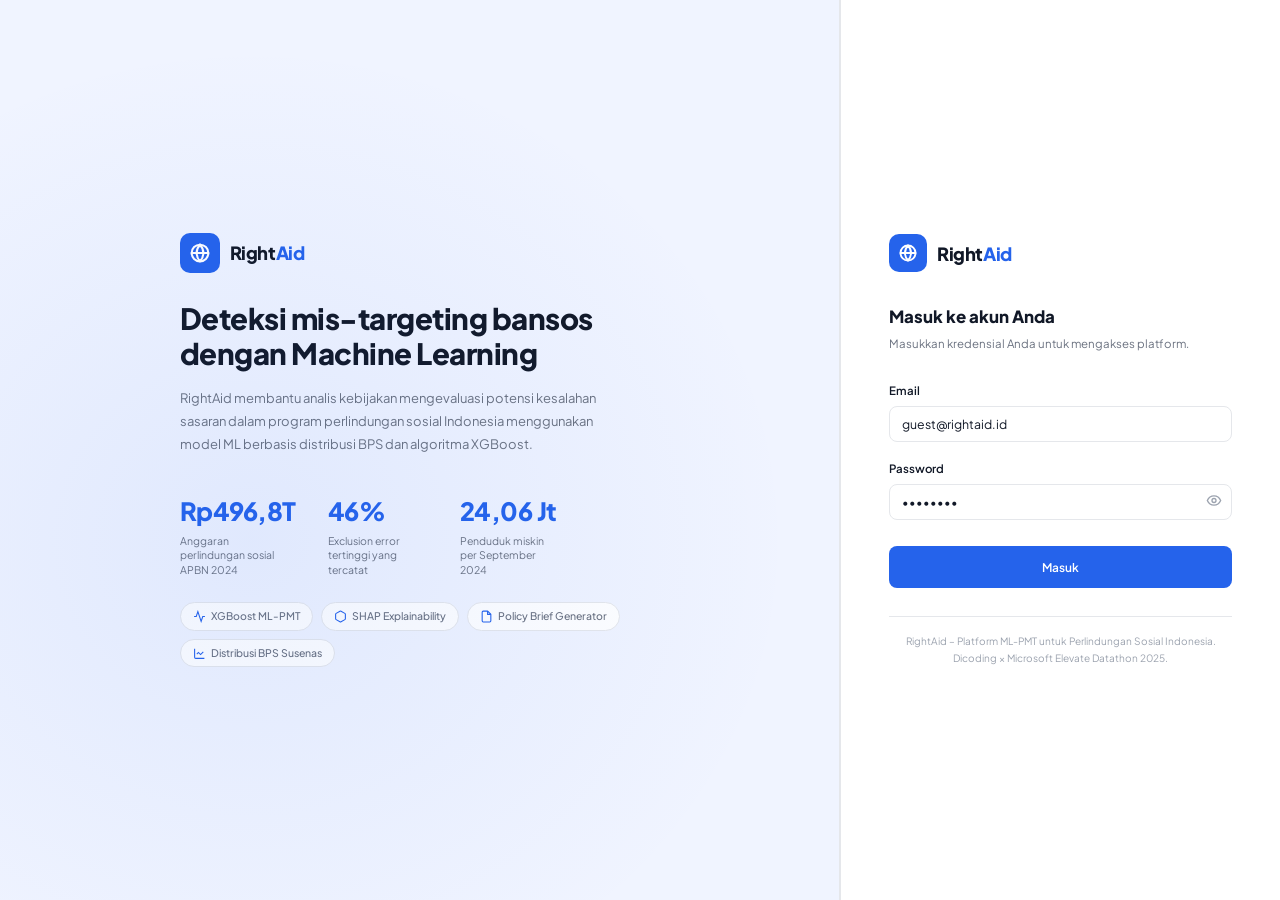
==== index.html @ ff6e8d4a "initial commit - prototype" ====
<!DOCTYPE html>
<html lang="id">
<head>
  <meta charset="UTF-8" />
  <meta name="viewport" content="width=device-width, initial-scale=1.0" />
  <title>RightAid - Login</title>
  <meta name="description" content="RightAid: Platform ML untuk deteksi mis-targeting bantuan sosial Indonesia berbasis data BPS." />
  <link rel="icon" href="favicon.svg" type="image/svg+xml" />
  <link rel="stylesheet" href="css/style.css" />
  <style>
    .login-left-bg {
      position: relative;
      background: #F0F4FF;
      border-right: 1px solid var(--border);
      overflow: hidden;
    }
    .login-left-bg::before {
      content: '';
      position: absolute; inset: 0;
      background: radial-gradient(ellipse at 30% 60%, rgba(37,99,235,.08) 0%, transparent 65%);
    }
    .stat-row { display: flex; gap: 32px; margin-top: 36px; flex-wrap: wrap; }
    .stat-item .val { font-size: 1.8rem; font-weight: 800; color: var(--accent); letter-spacing: -.5px; }
    .stat-item .lbl { font-size: .75rem; color: var(--text-2); margin-top: 2px; max-width: 100px; line-height: 1.4; }
    .chip-row { display: flex; gap: 8px; flex-wrap: wrap; margin-top: 24px; }
    .chip { padding: 5px 12px; border-radius: 20px; border: 1px solid var(--border); font-size: .75rem; font-weight: 500; color: var(--text-2); background: var(--surface); display: flex; align-items: center; gap: 5px; }
    .chip svg { width: 13px; height: 13px; color: var(--accent); }
    .error-msg { font-size: .78rem; color: var(--danger); margin-top: 4px; display: none; }
    .error-msg.show { display: block; }
    .form-control-eye { position: relative; }
    .form-control-eye input { padding-right: 38px; }
    .eye-btn { position: absolute; right: 10px; top: 50%; transform: translateY(-50%); background: none; color: var(--text-3); }
    .eye-btn svg { width: 16px; height: 16px; }
  </style>
</head>
<body>
  <div class="login-shell">
    <!-- Left hero -->
    <div class="login-left login-left-bg">
      <div class="login-hero">
        <div style="display:flex;align-items:center;gap:10px;margin-bottom:28px;">
          <div style="width:40px;height:40px;border-radius:10px;background:var(--accent);display:flex;align-items:center;justify-content:center;">
            <svg xmlns="http://www.w3.org/2000/svg" width="20" height="20" viewBox="0 0 24 24" fill="none" stroke="#fff" stroke-width="2.5" stroke-linecap="round" stroke-linejoin="round"><circle cx="12" cy="12" r="10"/><path d="M12 2a14.5 14.5 0 0 0 0 20 14.5 14.5 0 0 0 0-20"/><path d="M2 12h20"/></svg>
          </div>
          <span style="font-size:1.3rem;font-weight:800;letter-spacing:-.4px;">Right<span style="color:var(--accent)">Aid</span></span>
        </div>
        <h1 style="font-size:2.1rem;font-weight:800;line-height:1.2;letter-spacing:-.5px;margin-bottom:16px;">
          Deteksi mis-targeting bansos<br>dengan Machine Learning
        </h1>
        <p style="font-size:.93rem;color:var(--text-2);line-height:1.75;max-width:440px;">
          RightAid membantu analis kebijakan mengevaluasi potensi kesalahan sasaran dalam program perlindungan sosial Indonesia menggunakan model ML berbasis distribusi BPS dan algoritma XGBoost.
        </p>

        <div class="stat-row">
          <div class="stat-item"><div class="val">Rp496,8T</div><div class="lbl">Anggaran perlindungan sosial APBN 2024</div></div>
          <div class="stat-item"><div class="val">46%</div><div class="lbl">Exclusion error tertinggi yang tercatat</div></div>
          <div class="stat-item"><div class="val">24,06 Jt</div><div class="lbl">Penduduk miskin per September 2024</div></div>
        </div>

        <div class="chip-row">
          <div class="chip">
            <svg xmlns="http://www.w3.org/2000/svg" viewBox="0 0 24 24" fill="none" stroke="currentColor" stroke-width="2"><polyline points="22 12 18 12 15 21 9 3 6 12 2 12"/></svg>
            XGBoost ML-PMT
          </div>
          <div class="chip">
            <svg xmlns="http://www.w3.org/2000/svg" viewBox="0 0 24 24" fill="none" stroke="currentColor" stroke-width="2"><path d="M21 16V8a2 2 0 0 0-1-1.73l-7-4a2 2 0 0 0-2 0l-7 4A2 2 0 0 0 3 8v8a2 2 0 0 0 1 1.73l7 4a2 2 0 0 0 2 0l7-4A2 2 0 0 0 21 16z"/></svg>
            SHAP Explainability
          </div>
          <div class="chip">
            <svg xmlns="http://www.w3.org/2000/svg" viewBox="0 0 24 24" fill="none" stroke="currentColor" stroke-width="2"><path d="M14 2H6a2 2 0 0 0-2 2v16a2 2 0 0 0 2 2h12a2 2 0 0 0 2-2V8z"/><polyline points="14 2 14 8 20 8"/></svg>
            Policy Brief Generator
          </div>
          <div class="chip">
            <svg xmlns="http://www.w3.org/2000/svg" viewBox="0 0 24 24" fill="none" stroke="currentColor" stroke-width="2"><path d="M3 3v16a2 2 0 0 0 2 2h16"/><path d="m19 9-5 5-4-4-3 3"/></svg>
            Distribusi BPS Susenas
          </div>
        </div>
      </div>
    </div>

    <!-- Right login form -->
    <div class="login-right">
      <div class="login-form-wrap">
        <div class="login-logo">
          <div class="mark">
            <svg xmlns="http://www.w3.org/2000/svg" width="18" height="18" viewBox="0 0 24 24" fill="none" stroke="#fff" stroke-width="2.5" stroke-linecap="round" stroke-linejoin="round"><circle cx="12" cy="12" r="10"/><path d="M12 2a14.5 14.5 0 0 0 0 20 14.5 14.5 0 0 0 0-20"/><path d="M2 12h20"/></svg>
          </div>
          <div class="name">Right<span>Aid</span></div>
        </div>

        <h2 style="font-size:1.2rem;font-weight:800;margin-bottom:4px;">Masuk ke akun Anda</h2>
        <p style="font-size:.82rem;color:var(--text-2);margin-bottom:28px;">Masukkan kredensial Anda untuk mengakses platform.</p>

        <form id="login-form" onsubmit="handleLogin(event)">
          <div class="form-group">
            <label class="form-label" for="email">Email</label>
            <input id="email" class="form-control" type="email" placeholder="nama@instansi.go.id" value="guest@rightaid.id" autocomplete="email" required />
          </div>
          <div class="form-group">
            <label class="form-label" for="password">Password</label>
            <div class="form-control-eye">
              <input id="password" class="form-control" type="password" placeholder="Masukkan password" value="guest123" required />
              <button type="button" class="eye-btn" onclick="togglePwd()" aria-label="Toggle password">
                <svg id="eye-icon" xmlns="http://www.w3.org/2000/svg" viewBox="0 0 24 24" fill="none" stroke="currentColor" stroke-width="2"><path d="M2 12s3-7 10-7 10 7 10 7-3 7-10 7-10-7-10-7Z"/><circle cx="12" cy="12" r="3"/></svg>
              </button>
            </div>
            <div class="error-msg" id="error-msg">Email atau password salah.</div>
          </div>

          <button type="submit" id="login-btn" class="btn btn-primary w-full" style="justify-content:center;height:42px;margin-top:8px;">
            <span id="btn-text">Masuk</span>
            <span id="btn-spinner" class="spinner" style="display:none;width:16px;height:16px;border-color:rgba(255,255,255,.3);border-top-color:#fff;"></span>
          </button>
        </form>

        <div class="divider" style="margin-top:28px;"></div>
        <p style="font-size:.72rem;color:var(--text-3);text-align:center;line-height:1.6;">
          RightAid &ndash; Platform ML-PMT untuk Perlindungan Sosial Indonesia.<br>Dicoding &times; Microsoft Elevate Datathon 2025.
        </p>
      </div>
    </div>
  </div>

  <div id="toast-container"></div>
  <script src="js/data.js?v=2"></script>
  <script src="js/app.js?v=2"></script>
  <script>
    function togglePwd() {
      const inp = document.getElementById("password");
      inp.type = inp.type === "password" ? "text" : "password";
    }

    async function handleLogin(e) {
      e.preventDefault();
      const email = document.getElementById("email").value.trim();
      const pwd = document.getElementById("password").value;
      const err = document.getElementById("error-msg");
      const btn = document.getElementById("login-btn");
      const spinner = document.getElementById("btn-spinner");
      const btnText = document.getElementById("btn-text");

      err.classList.remove("show");

      // Show loading
      btn.disabled = true;
      btnText.textContent = "Memproses...";
      spinner.style.display = "block";

      await App.sleep(900);

      // Validate credentials
      const validEmails = ["guest@rightaid.id", "analis@kemensos.go.id"];
      if (!validEmails.includes(email) || pwd !== "guest123") {
        err.classList.add("show");
        btn.disabled = false;
        btnText.textContent = "Masuk";
        spinner.style.display = "none";
        return;
      }

      // Set session
      const nameMap = { "guest@rightaid.id": "Analis Kebijakan", "analis@kemensos.go.id": "Dr. Ratna Dewi" };
      App.SESSION.user = { name: nameMap[email] || "Analis Kebijakan", role: "Kemensos RI", email };
      App.saveSession();

      App.showToast("Login berhasil. Selamat datang!", "success");
      await App.sleep(600);
      App.goTo("dashboard.html");
    }
  </script>
</body>
</html>
---- css/style.css ----
@import url('https://fonts.googleapis.com/css2?family=Plus+Jakarta+Sans:wght@300;400;500;600;700;800&display=swap');

*, *::before, *::after { box-sizing: border-box; margin: 0; padding: 0; }

:root {
  --bg: #F7F8FA;
  --surface: #FFFFFF;
  --surface-2: #F0F2F5;
  --border: #E5E7EB;
  --text: #111827;
  --text-2: #6B7280;
  --text-3: #9CA3AF;
  --accent: #2563EB;
  --accent-light: #EFF6FF;
  --accent-hover: #1D4ED8;
  --success: #16A34A;
  --success-light: #F0FDF4;
  --warning: #D97706;
  --warning-light: #FFFBEB;
  --danger: #DC2626;
  --danger-light: #FEF2F2;
  --radius: 10px;
  --radius-lg: 14px;
  --shadow: 0 1px 3px rgba(0,0,0,.08), 0 1px 2px rgba(0,0,0,.04);
  --shadow-md: 0 4px 12px rgba(0,0,0,.08);
  --shadow-lg: 0 8px 24px rgba(0,0,0,.10);
  --sidebar-w: 240px;
  --transition: 150ms ease;
}

html { font-size: 14px; }
body { font-family: 'Plus Jakarta Sans', sans-serif; background: var(--bg); color: var(--text); line-height: 1.6; -webkit-font-smoothing: antialiased; }
a { color: inherit; text-decoration: none; }
button { font-family: inherit; cursor: pointer; border: none; outline: none; }
input, select, textarea { font-family: inherit; }
ul { list-style: none; }

/* ─── Layout ─────────────────────────────── */
.app-shell { display: flex; min-height: 100vh; }

/* ─── Sidebar ─────────────────────────────── */
.sidebar {
  width: var(--sidebar-w); flex-shrink: 0;
  background: var(--surface); border-right: 1px solid var(--border);
  display: flex; flex-direction: column;
  position: fixed; top: 0; left: 0; height: 100vh; z-index: 100;
  transition: transform var(--transition);
}
.sidebar-logo {
  padding: 22px 20px 18px;
  border-bottom: 1px solid var(--border);
  display: flex; align-items: center; gap: 10px;
}
.sidebar-logo .logo-mark {
  width: 32px; height: 32px; border-radius: 8px;
  background: var(--accent); display: flex; align-items: center; justify-content: center;
}
.sidebar-logo .logo-mark svg { color: #fff; }
.sidebar-logo .brand { font-weight: 700; font-size: 1.1rem; letter-spacing: -.3px; }
.sidebar-logo .brand span { color: var(--accent); }

.sidebar-nav { flex: 1; padding: 12px 10px; overflow-y: auto; }
.nav-section-label {
  font-size: .7rem; font-weight: 600; color: var(--text-3);
  text-transform: uppercase; letter-spacing: .06em;
  padding: 8px 10px 4px;
}
.nav-item {
  display: flex; align-items: center; gap: 10px;
  padding: 9px 10px; border-radius: var(--radius);
  color: var(--text-2); font-weight: 500; font-size: .93rem;
  transition: background var(--transition), color var(--transition);
  cursor: pointer; margin-bottom: 2px;
}
.nav-item svg { flex-shrink: 0; width: 17px; height: 17px; }
.nav-item:hover { background: var(--bg); color: var(--text); }
.nav-item.active { background: var(--accent-light); color: var(--accent); }

.sidebar-footer {
  padding: 14px 16px; border-top: 1px solid var(--border);
  display: flex; align-items: center; gap: 10px;
}
.avatar { width: 32px; height: 32px; border-radius: 50%; background: var(--accent-light); display: flex; align-items: center; justify-content: center; flex-shrink: 0; }
.avatar span { font-size: .75rem; font-weight: 700; color: var(--accent); }
.user-info { flex: 1; min-width: 0; }
.user-name { font-weight: 600; font-size: .82rem; white-space: nowrap; overflow: hidden; text-overflow: ellipsis; }
.user-role { font-size: .72rem; color: var(--text-3); }

/* ─── Main content ─────────────────────────── */
.main-content { margin-left: var(--sidebar-w); flex: 1; min-width: 0; }

/* ─── Topbar ─────────────────────────────── */
.topbar {
  background: var(--surface); border-bottom: 1px solid var(--border);
  padding: 0 28px; height: 60px;
  display: flex; align-items: center; justify-content: space-between;
  position: sticky; top: 0; z-index: 90;
}
.topbar-title { font-weight: 700; font-size: 1.05rem; }
.topbar-actions { display: flex; align-items: center; gap: 10px; }
.mobile-menu-btn { display: none; background: transparent; border: none; color: var(--text); padding: 4px; border-radius: 4px; cursor: pointer; }
.mobile-menu-btn:hover { background: var(--surface-2); }

/* ─── Page body ─────────────────────────────── */
.page-body { padding: 28px; max-width: 1280px; }

/* ─── Cards ─────────────────────────────── */
.card {
  background: var(--surface); border-radius: var(--radius-lg);
  border: 1px solid var(--border); box-shadow: var(--shadow);
}
.card-header {
  padding: 18px 20px 0; display: flex; align-items: center; justify-content: space-between;
}
.card-title { font-weight: 700; font-size: 1rem; }
.card-subtitle { font-size: .8rem; color: var(--text-2); margin-top: 2px; }
.card-body { padding: 20px; }

/* ─── Stat cards ─────────────────────────── */
.stat-grid { display: grid; grid-template-columns: repeat(4, 1fr); gap: 16px; margin-bottom: 24px; }
.stat-card {
  background: var(--surface); border-radius: var(--radius-lg);
  border: 1px solid var(--border); padding: 20px;
}
.stat-card .stat-label { font-size: .78rem; color: var(--text-2); font-weight: 500; margin-bottom: 8px; display: flex; align-items: center; gap: 6px; }
.stat-card .stat-value { font-size: 1.8rem; font-weight: 800; letter-spacing: -.5px; line-height: 1; }
.stat-card .stat-delta { font-size: .75rem; margin-top: 6px; display: flex; align-items: center; gap: 4px; }
.stat-card .stat-delta.up { color: var(--success); }
.stat-card .stat-delta.down { color: var(--danger); }

/* ─── Buttons ─────────────────────────────── */
.btn {
  display: inline-flex; align-items: center; gap: 7px;
  padding: 8px 16px; border-radius: 8px;
  font-size: .85rem; font-weight: 600;
  transition: background var(--transition), box-shadow var(--transition);
}
.btn-primary { background: var(--accent); color: #fff; }
.btn-primary:hover { background: var(--accent-hover); box-shadow: 0 2px 8px rgba(37,99,235,.3); }
.btn-secondary { background: var(--surface-2); color: var(--text); }
.btn-secondary:hover { background: var(--border); }
.btn-outline { background: transparent; color: var(--accent); border: 1px solid var(--accent); }
.btn-outline:hover { background: var(--accent-light); }
.btn-danger { background: var(--danger); color: #fff; }
.btn-sm { padding: 6px 12px; font-size: .78rem; }
.btn-lg { padding: 11px 22px; font-size: .95rem; }
.btn svg { width: 15px; height: 15px; }

/* ─── Badges ─────────────────────────────── */
.badge {
  display: inline-flex; align-items: center; gap: 5px;
  padding: 3px 9px; border-radius: 20px; font-size: .72rem; font-weight: 600;
}
.badge-blue { background: var(--accent-light); color: var(--accent); }
.badge-green { background: var(--success-light); color: var(--success); }
.badge-yellow { background: var(--warning-light); color: var(--warning); }
.badge-red { background: var(--danger-light); color: var(--danger); }
.badge-gray { background: var(--surface-2); color: var(--text-2); }

/* ─── Form elements ─────────────────────────── */
.form-group { margin-bottom: 18px; }
.form-label { font-size: .82rem; font-weight: 600; display: block; margin-bottom: 6px; color: var(--text); }
.form-hint { font-size: .73rem; color: var(--text-3); margin-top: 4px; }
.form-control {
  width: 100%; padding: 9px 12px; font-size: .88rem;
  border: 1px solid var(--border); border-radius: 8px;
  background: var(--surface); color: var(--text);
  transition: border-color var(--transition);
}
.form-control:focus { outline: none; border-color: var(--accent); box-shadow: 0 0 0 3px rgba(37,99,235,.08); }
select.form-control { appearance: none; background-image: url("data:image/svg+xml,%3Csvg xmlns='http://www.w3.org/2000/svg' width='12' height='12' viewBox='0 0 24 24' fill='none' stroke='%236B7280' stroke-width='2'%3E%3Cpath d='m6 9 6 6 6-6'/%3E%3C/svg%3E"); background-repeat: no-repeat; background-position: right 10px center; padding-right: 32px; }

/* ─── Range slider ─────────────────────────── */
.slider-wrap { display: flex; align-items: center; gap: 12px; }
input[type=range] { flex: 1; height: 4px; accent-color: var(--accent); cursor: pointer; }
.slider-val { font-size: .85rem; font-weight: 700; color: var(--accent); min-width: 36px; }

/* ─── Table ─────────────────────────────── */
.table-wrap { overflow-x: auto; }
table { width: 100%; border-collapse: collapse; font-size: .82rem; }
thead th { font-weight: 600; color: var(--text-2); text-align: left; padding: 10px 14px; border-bottom: 1px solid var(--border); white-space: nowrap; font-size: .75rem; text-transform: uppercase; letter-spacing: .04em; }
tbody td { padding: 10px 14px; border-bottom: 1px solid var(--border); vertical-align: middle; }
tbody tr:last-child td { border-bottom: none; }
tbody tr:hover { background: var(--bg); }

/* ─── Tabs ─────────────────────────────── */
.tabs { display: flex; gap: 2px; background: var(--surface-2); border-radius: 9px; padding: 3px; }
.tab-btn {
  flex: 1; padding: 7px 14px; border-radius: 7px;
  font-size: .82rem; font-weight: 600; color: var(--text-2);
  background: transparent; transition: background var(--transition), color var(--transition);
}
.tab-btn.active { background: var(--surface); color: var(--text); box-shadow: var(--shadow); }
.tab-content { display: none; }
.tab-content.active { display: block; }

/* ─── Progress bar ─────────────────────────── */
.progress-bar { height: 6px; background: var(--surface-2); border-radius: 3px; overflow: hidden; }
.progress-fill { height: 100%; border-radius: 3px; background: var(--accent); transition: width .6s ease; }
.progress-fill.green { background: var(--success); }
.progress-fill.red { background: var(--danger); }
.progress-fill.yellow { background: var(--warning); }

/* ─── Alert / notice ─────────────────────────── */
.notice {
  padding: 12px 16px; border-radius: var(--radius); font-size: .82rem;
  display: flex; align-items: flex-start; gap: 10px;
}
.notice.blue { background: var(--accent-light); color: var(--accent); border: 1px solid #BFDBFE; }
.notice.green { background: var(--success-light); color: var(--success); border: 1px solid #BBF7D0; }
.notice.yellow { background: var(--warning-light); color: var(--warning); border: 1px solid #FDE68A; }

/* ─── Scenario cards ─────────────────────────── */
.scenario-grid { display: grid; grid-template-columns: repeat(3, 1fr); gap: 12px; }
.scenario-card {
  border: 2px solid var(--border); border-radius: var(--radius-lg);
  padding: 16px; cursor: pointer;
  transition: border-color var(--transition), background var(--transition);
}
.scenario-card:hover { border-color: var(--accent); background: var(--accent-light); }
.scenario-card.selected { border-color: var(--accent); background: var(--accent-light); }
.scenario-icon { width: 36px; height: 36px; border-radius: 8px; display: flex; align-items: center; justify-content: center; margin-bottom: 10px; }
.scenario-icon.blue { background: var(--accent-light); color: var(--accent); }
.scenario-icon.yellow { background: var(--warning-light); color: var(--warning); }
.scenario-icon.red { background: var(--danger-light); color: var(--danger); }
.scenario-title { font-weight: 700; font-size: .88rem; margin-bottom: 4px; }
.scenario-desc { font-size: .75rem; color: var(--text-2); line-height: 1.5; }

/* ─── Province map ─────────────────────────── */
#map-container { height: 320px; border-radius: var(--radius); overflow: hidden; background: var(--surface-2); }

/* ─── SHAP bar ─────────────────────────── */
.shap-row { display: flex; align-items: center; gap: 10px; margin-bottom: 8px; }
.shap-label { font-size: .78rem; width: 200px; flex-shrink: 0; color: var(--text-2); text-align: right; white-space: nowrap; overflow: hidden; text-overflow: ellipsis; }
.shap-bar-wrap { flex: 1; height: 20px; position: relative; display: flex; align-items: center; }
.shap-bar-center { position: absolute; left: 50%; width: 1px; height: 100%; background: var(--border); }
.shap-bar-fill { position: absolute; height: 14px; border-radius: 2px; }
.shap-bar-fill.pos { background: #2563EB; left: 50%; }
.shap-bar-fill.neg { background: #DC2626; right: 50%; }
.shap-val { font-size: .75rem; font-weight: 700; width: 48px; flex-shrink: 0; }
.shap-val.pos { color: var(--accent); }
.shap-val.neg { color: var(--danger); }

/* ─── Confusion matrix ─────────────────────────── */
.cm-grid { display: grid; grid-template-columns: 1fr 1fr; gap: 4px; max-width: 280px; }
.cm-cell {
  padding: 14px; text-align: center; border-radius: 6px; font-weight: 700;
}
.cm-tp { background: #DCFCE7; color: #15803D; }
.cm-fp { background: #FEE2E2; color: #B91C1C; }
.cm-fn { background: #FEF9C3; color: #92400E; }
.cm-tn { background: #DBEAFE; color: #1E40AF; }
.cm-label { font-size: .7rem; font-weight: 500; text-align: center; margin-top: 4px; }

/* ─── Loading spinner ─────────────────────────── */
.spinner { width: 20px; height: 20px; border: 2.5px solid var(--border); border-top-color: var(--accent); border-radius: 50%; animation: spin .6s linear infinite; }
@keyframes spin { to { transform: rotate(360deg); } }

/* ─── Login page ─────────────────────────── */
.login-shell {
  min-height: 100vh; display: flex; align-items: stretch; background: var(--bg);
}
.login-left {
  flex: 1; display: flex; align-items: center; justify-content: center; padding: 48px;
}
.login-right {
  width: 440px; flex-shrink: 0;
  background: var(--surface); border-left: 1px solid var(--border);
  display: flex; align-items: center; justify-content: center; padding: 48px;
}
.login-form-wrap { width: 100%; }
.login-logo { display: flex; align-items: center; gap: 10px; margin-bottom: 32px; }
.login-logo .mark { width: 38px; height: 38px; border-radius: 10px; background: var(--accent); display: flex; align-items: center; justify-content: center; }
.login-logo .mark svg { color: #fff; }
.login-logo .name { font-size: 1.3rem; font-weight: 800; letter-spacing: -.4px; }
.login-logo .name span { color: var(--accent); }

.login-hero { max-width: 480px; }
.login-hero h1 { font-size: 2.2rem; font-weight: 800; line-height: 1.2; letter-spacing: -.5px; margin-bottom: 18px; }
.login-hero p { font-size: .95rem; color: var(--text-2); line-height: 1.7; }
.login-stats { display: flex; gap: 28px; margin-top: 32px; }
.login-stat .val { font-size: 1.6rem; font-weight: 800; color: var(--accent); }
.login-stat .lbl { font-size: .75rem; color: var(--text-2); font-weight: 500; }

/* ─── Policy brief ─────────────────────────── */
.brief-paper {
  background: var(--surface); border: 1px solid var(--border);
  border-radius: var(--radius-lg); padding: 32px 36px; font-size: .88rem;
  line-height: 1.8;
}
.brief-paper h2 { font-size: 1.05rem; font-weight: 800; margin-bottom: 12px; }
.brief-paper h3 { font-size: .9rem; font-weight: 700; margin: 20px 0 8px; color: var(--accent); }
.brief-paper p { margin-bottom: 12px; color: var(--text); }

/* ─── Utilities ─────────────────────────────── */
.flex { display: flex; }
.flex-col { flex-direction: column; }
.items-center { align-items: center; }
.justify-between { justify-content: space-between; }
.gap-2 { gap: 8px; }
.gap-3 { gap: 12px; }
.gap-4 { gap: 16px; }
.gap-6 { gap: 24px; }
.mt-2 { margin-top: 8px; }
.mt-3 { margin-top: 12px; }
.mt-4 { margin-top: 16px; }
.mt-6 { margin-top: 24px; }
.mb-4 { margin-bottom: 16px; }
.mb-6 { margin-bottom: 24px; }
.grid-2 { display: grid; grid-template-columns: 1fr 1fr; gap: 16px; }
.grid-3 { display: grid; grid-template-columns: repeat(3, 1fr); gap: 16px; }
.w-full { width: 100%; }
.text-sm { font-size: .8rem; }
.text-xs { font-size: .73rem; }
.text-muted { color: var(--text-2); }
.text-accent { color: var(--accent); }
.text-success { color: var(--success); }
.text-danger { color: var(--danger); }
.text-warning { color: var(--warning); }
.fw-700 { font-weight: 700; }
.fw-600 { font-weight: 600; }
.rounded { border-radius: var(--radius); }
.divider { height: 1px; background: var(--border); margin: 16px 0; }

/* ─── Toast ─────────────────────────────── */
#toast-container { position: fixed; bottom: 24px; right: 24px; z-index: 9999; display: flex; flex-direction: column; gap: 8px; }
.toast {
  background: var(--text); color: #fff; padding: 12px 18px; border-radius: 10px;
  font-size: .82rem; font-weight: 500; box-shadow: var(--shadow-lg);
  display: flex; align-items: center; gap: 8px;
  animation: slideIn .25s ease;
}
.toast.success { background: var(--success); }
.toast.error { background: var(--danger); }
@keyframes slideIn { from { transform: translateY(12px); opacity: 0; } to { transform: translateY(0); opacity: 1; } }

/* ─── Responsive ─────────────────────────────── */
@media (max-width: 1100px) { .stat-grid { grid-template-columns: repeat(2, 1fr); } }
@media (max-width: 768px) {
  .sidebar { transform: translateX(-100%); box-shadow: var(--shadow-lg); }
  .sidebar.open { transform: translateX(0); }
  .main-content { margin-left: 0; }
  .mobile-menu-btn { display: block; }
  .login-left { display: none; }
  .login-right { width: 100%; border-left: none; }
  .scenario-grid { grid-template-columns: 1fr; }
  .grid-2, .grid-3 { grid-template-columns: 1fr; }
}
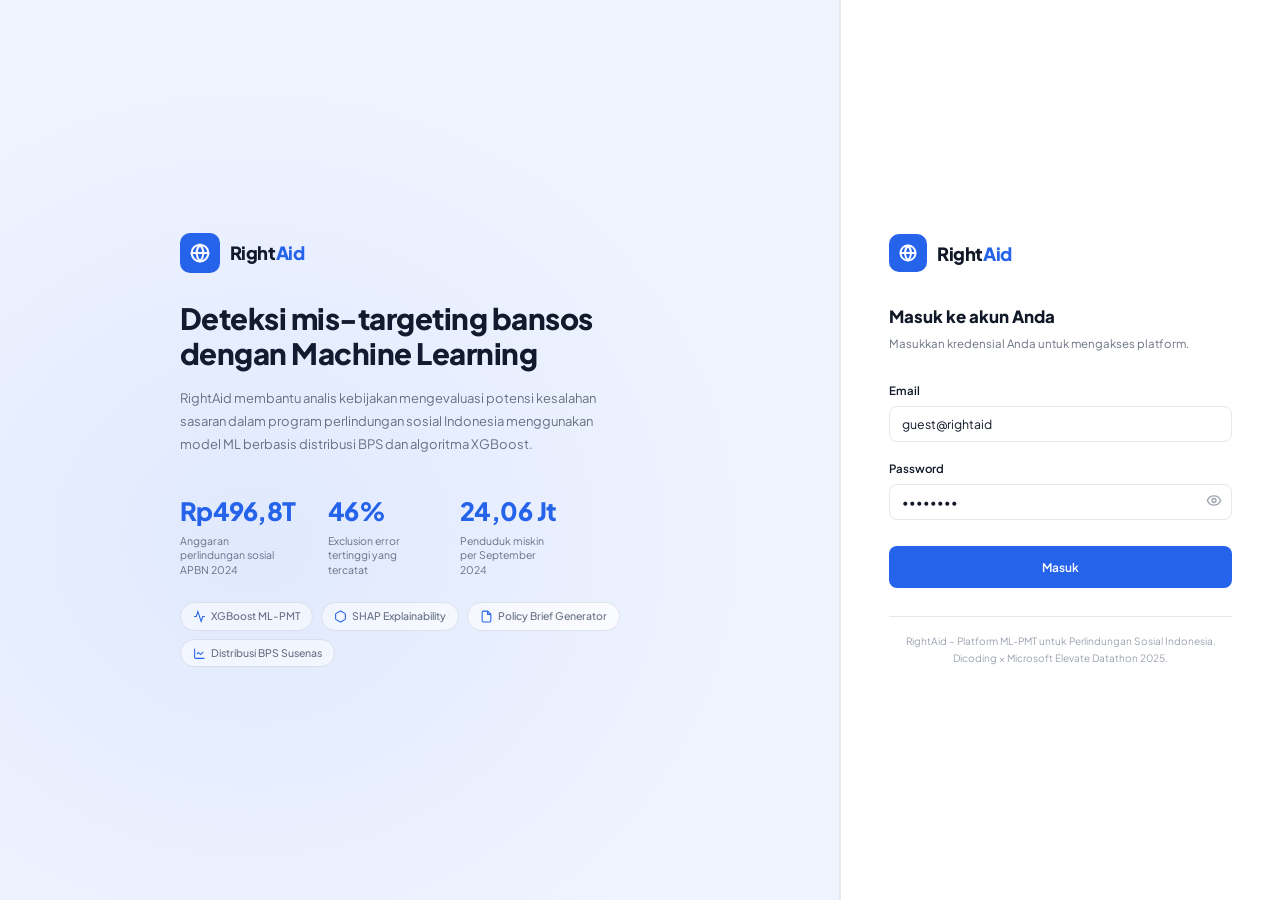
==== commit 3dac4e70: "change guest account credential" ====
--- a/index.html
+++ b/index.html
@@ -94,7 +94,7 @@
         <form id="login-form" onsubmit="handleLogin(event)">
           <div class="form-group">
             <label class="form-label" for="email">Email</label>
-            <input id="email" class="form-control" type="email" placeholder="nama@instansi.go.id" value="guest@rightaid.id" autocomplete="email" required />
+            <input id="email" class="form-control" type="email" placeholder="nama@instansi.go.id" value="guest@rightaid" autocomplete="email" required />
           </div>
           <div class="form-group">
             <label class="form-label" for="password">Password</label>
@@ -149,7 +149,7 @@
       await App.sleep(900);
 
       // Validate credentials
-      const validEmails = ["guest@rightaid.id", "analis@kemensos.go.id"];
+      const validEmails = ["guest@rightaid", "analis@kemensos.go.id"];
       if (!validEmails.includes(email) || pwd !== "guest123") {
         err.classList.add("show");
         btn.disabled = false;
@@ -159,7 +159,7 @@
       }
 
       // Set session
-      const nameMap = { "guest@rightaid.id": "Analis Kebijakan", "analis@kemensos.go.id": "Dr. Ratna Dewi" };
+      const nameMap = { "guest@rightaid": "Analis Kebijakan", "analis@kemensos.go.id": "Dr. Ratna Dewi" };
       App.SESSION.user = { name: nameMap[email] || "Analis Kebijakan", role: "Kemensos RI", email };
       App.saveSession();
 
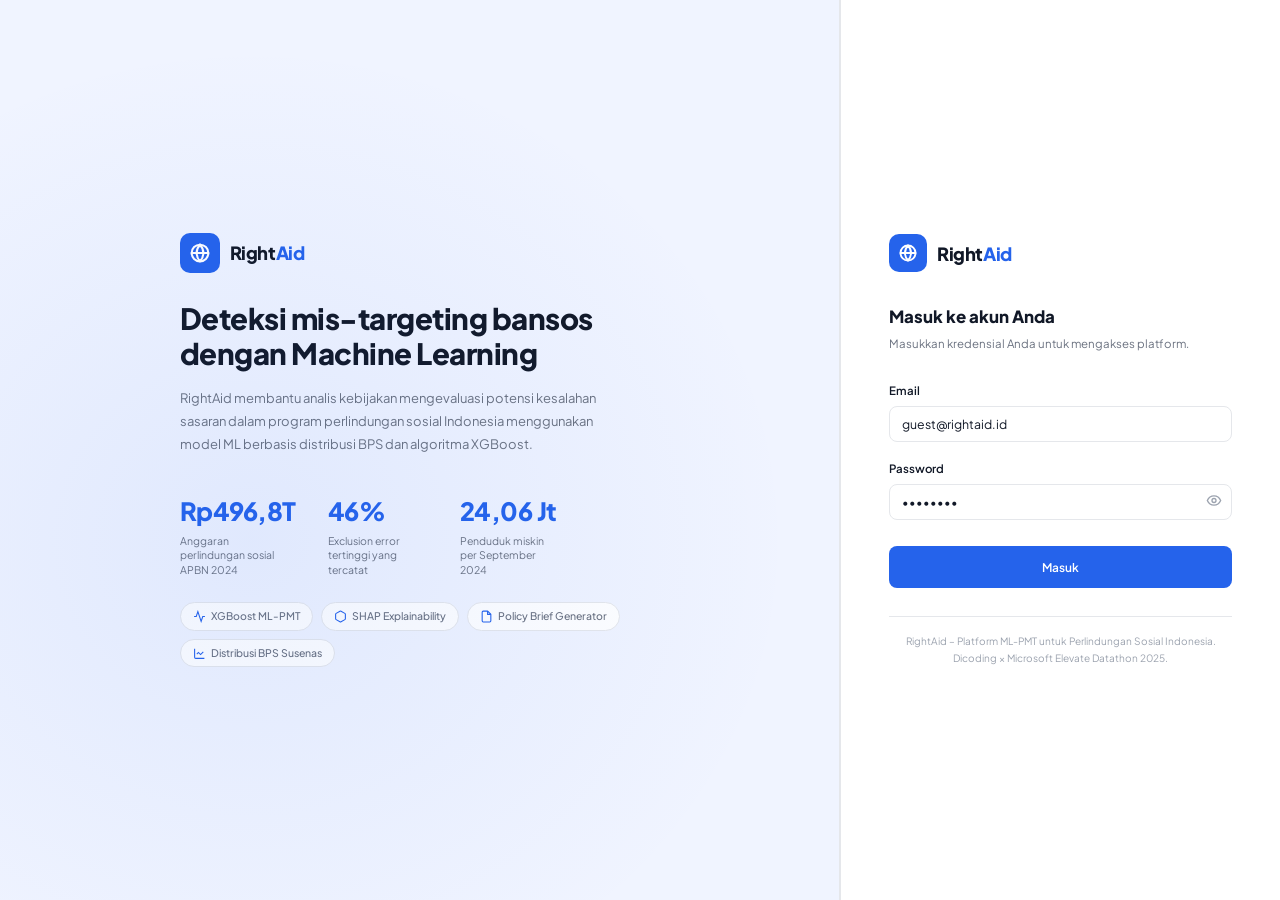
==== commit 070708a0: "feat: integrate backend with frontend" ====
--- a/index.html
+++ b/index.html
@@ -94,7 +94,7 @@
         <form id="login-form" onsubmit="handleLogin(event)">
           <div class="form-group">
             <label class="form-label" for="email">Email</label>
-            <input id="email" class="form-control" type="email" placeholder="nama@instansi.go.id" value="guest@rightaid" autocomplete="email" required />
+            <input id="email" class="form-control" type="email" placeholder="nama@instansi.go.id" value="guest@rightaid.id" autocomplete="email" required />
           </div>
           <div class="form-group">
             <label class="form-label" for="password">Password</label>
@@ -122,8 +122,10 @@
   </div>
 
   <div id="toast-container"></div>
-  <script src="js/data.js?v=2"></script>
-  <script src="js/app.js?v=2"></script>
+  <script src="js/data.js?v=3"></script>
+  <script src="js/app.js?v=3"></script>
+  <script src="js/config.js?v=3"></script>
+  <script src="js/api.js?v=3"></script>
   <script>
     function togglePwd() {
       const inp = document.getElementById("password");
@@ -140,17 +142,21 @@
       const btnText = document.getElementById("btn-text");
 
       err.classList.remove("show");
-
-      // Show loading
       btn.disabled = true;
       btnText.textContent = "Memproses...";
       spinner.style.display = "block";
 
-      await App.sleep(900);
+      let result;
+      try {
+        result = await Api.login(email, pwd);
+      } catch (ex) {
+        result = { ok: false, error: "network" };
+      }
 
-      // Validate credentials
-      const validEmails = ["guest@rightaid", "analis@kemensos.go.id"];
-      if (!validEmails.includes(email) || pwd !== "guest123") {
+      if (!result.ok) {
+        err.textContent = result.error === "network"
+          ? "Tidak dapat terhubung ke server. Coba lagi."
+          : "Email atau password salah.";
         err.classList.add("show");
         btn.disabled = false;
         btnText.textContent = "Masuk";
@@ -158,15 +164,20 @@
         return;
       }
 
-      // Set session
-      const nameMap = { "guest@rightaid": "Analis Kebijakan", "analis@kemensos.go.id": "Dr. Ratna Dewi" };
-      App.SESSION.user = { name: nameMap[email] || "Analis Kebijakan", role: "Kemensos RI", email };
+      // Establish a fresh session for the logged-in user.
+      App.SESSION.user = result.user;
+      App.SESSION.session_id = null;       // reset any prior dataset session
       App.saveSession();
 
       App.showToast("Login berhasil. Selamat datang!", "success");
-      await App.sleep(600);
+      await App.sleep(500);
       App.goTo("dashboard.html");
     }
+
+    // Reflect backend availability on the login screen (optional hint).
+    document.addEventListener("DOMContentLoaded", function () {
+      if (window.Api && Api.enabled) Api.checkHealth();
+    });
   </script>
 </body>
 </html>
--- a/css/style.css
+++ b/css/style.css
@@ -346,3 +346,92 @@
   .scenario-grid { grid-template-columns: 1fr; }
   .grid-2, .grid-3 { grid-template-columns: 1fr; }
 }
+
+/* ── Backend integration additions ──────────────────────────────────────── */
+
+/* Connection status chip in the topbar */
+.conn-chip {
+  display: inline-flex; align-items: center; gap: 6px;
+  padding: 4px 10px; border-radius: 20px;
+  font-size: .7rem; font-weight: 700; letter-spacing: .02em;
+  border: 1px solid var(--border); white-space: nowrap;
+}
+.conn-chip::before {
+  content: ''; width: 7px; height: 7px; border-radius: 50%;
+  background: currentColor; flex-shrink: 0;
+}
+.conn-chip.live { color: var(--success); background: var(--success-light); border-color: #BBF7D0; }
+.conn-chip.live::before { box-shadow: 0 0 0 3px rgba(22,163,74,.18); }
+.conn-chip.demo { color: var(--text-2); background: var(--surface-2); }
+
+/* Range slider */
+.range-row { display: flex; align-items: center; gap: 12px; }
+.range-row input[type="range"] {
+  flex: 1; -webkit-appearance: none; appearance: none; height: 6px;
+  border-radius: 4px; background: var(--surface-2); outline: none;
+}
+.range-row input[type="range"]::-webkit-slider-thumb {
+  -webkit-appearance: none; appearance: none; width: 18px; height: 18px;
+  border-radius: 50%; background: var(--accent); cursor: pointer;
+  border: 3px solid #fff; box-shadow: 0 1px 4px rgba(0,0,0,.18);
+}
+.range-row input[type="range"]::-moz-range-thumb {
+  width: 18px; height: 18px; border-radius: 50%; background: var(--accent);
+  cursor: pointer; border: 3px solid #fff; box-shadow: 0 1px 4px rgba(0,0,0,.18);
+}
+.range-val {
+  min-width: 48px; text-align: center; font-weight: 800; font-size: .9rem;
+  color: var(--accent); background: var(--accent-light);
+  padding: 4px 8px; border-radius: 6px;
+}
+
+/* Pagination controls */
+.pagination {
+  display: flex; align-items: center; justify-content: space-between;
+  gap: 12px; margin-top: 14px; flex-wrap: wrap;
+}
+.pagination .pg-info { font-size: .78rem; color: var(--text-2); }
+.pagination .pg-btns { display: flex; gap: 6px; }
+.pagination button {
+  min-width: 34px; height: 32px; padding: 0 10px; border-radius: 8px;
+  border: 1px solid var(--border); background: var(--surface);
+  font-size: .8rem; font-weight: 600; color: var(--text-2); cursor: pointer;
+}
+.pagination button:hover:not(:disabled) { border-color: var(--accent); color: var(--accent); }
+.pagination button:disabled { opacity: .45; cursor: not-allowed; }
+
+/* Skeleton / loading shimmer */
+.skeleton {
+  background: linear-gradient(90deg, var(--surface-2) 25%, #E9ECF1 37%, var(--surface-2) 63%);
+  background-size: 400% 100%; border-radius: 6px;
+  animation: shimmer 1.3s ease-in-out infinite;
+}
+@keyframes shimmer { 0% { background-position: 100% 0; } 100% { background-position: -100% 0; } }
+.skeleton-row { height: 14px; margin: 8px 0; }
+
+/* ML eligibility badge in data tables */
+.elig-badge { display: inline-flex; align-items: center; padding: 2px 8px; border-radius: 20px; font-size: .7rem; font-weight: 700; }
+.elig-yes { background: var(--success-light); color: var(--success); }
+.elig-no  { background: var(--surface-2); color: var(--text-2); }
+
+/* Confusion matrix grid (analysis page) */
+.cm-wrap { display: grid; grid-template-columns: 1fr 1fr; gap: 16px; }
+.cm-card { border: 1px solid var(--border); border-radius: var(--radius); padding: 14px; }
+.cm-card h4 { font-size: .78rem; font-weight: 700; margin-bottom: 10px; text-transform: uppercase; letter-spacing: .04em; }
+.cm-card h4.pmt { color: var(--text-2); }
+.cm-card h4.ml { color: var(--accent); }
+.cm-grid { display: grid; grid-template-columns: 1fr 1fr; gap: 6px; }
+.cm-cell { padding: 12px 10px; border-radius: 8px; text-align: center; }
+.cm-cell .cm-n { font-size: 1.25rem; font-weight: 800; line-height: 1; }
+.cm-cell .cm-l { font-size: .66rem; font-weight: 600; margin-top: 4px; opacity: .85; }
+.cm-tp { background: var(--success-light); color: var(--success); }
+.cm-tn { background: var(--accent-light); color: var(--accent); }
+.cm-fp { background: var(--warning-light); color: var(--warning); }
+.cm-fn { background: var(--danger-light); color: var(--danger); }
+
+/* Empty / call-to-action state */
+.cta-empty { text-align: center; padding: 48px 24px; color: var(--text-3); }
+.cta-empty svg { opacity: .4; margin-bottom: 12px; }
+.cta-empty p { font-size: .85rem; margin-bottom: 16px; }
+
+@media (max-width: 720px) { .cm-wrap { grid-template-columns: 1fr; } }
